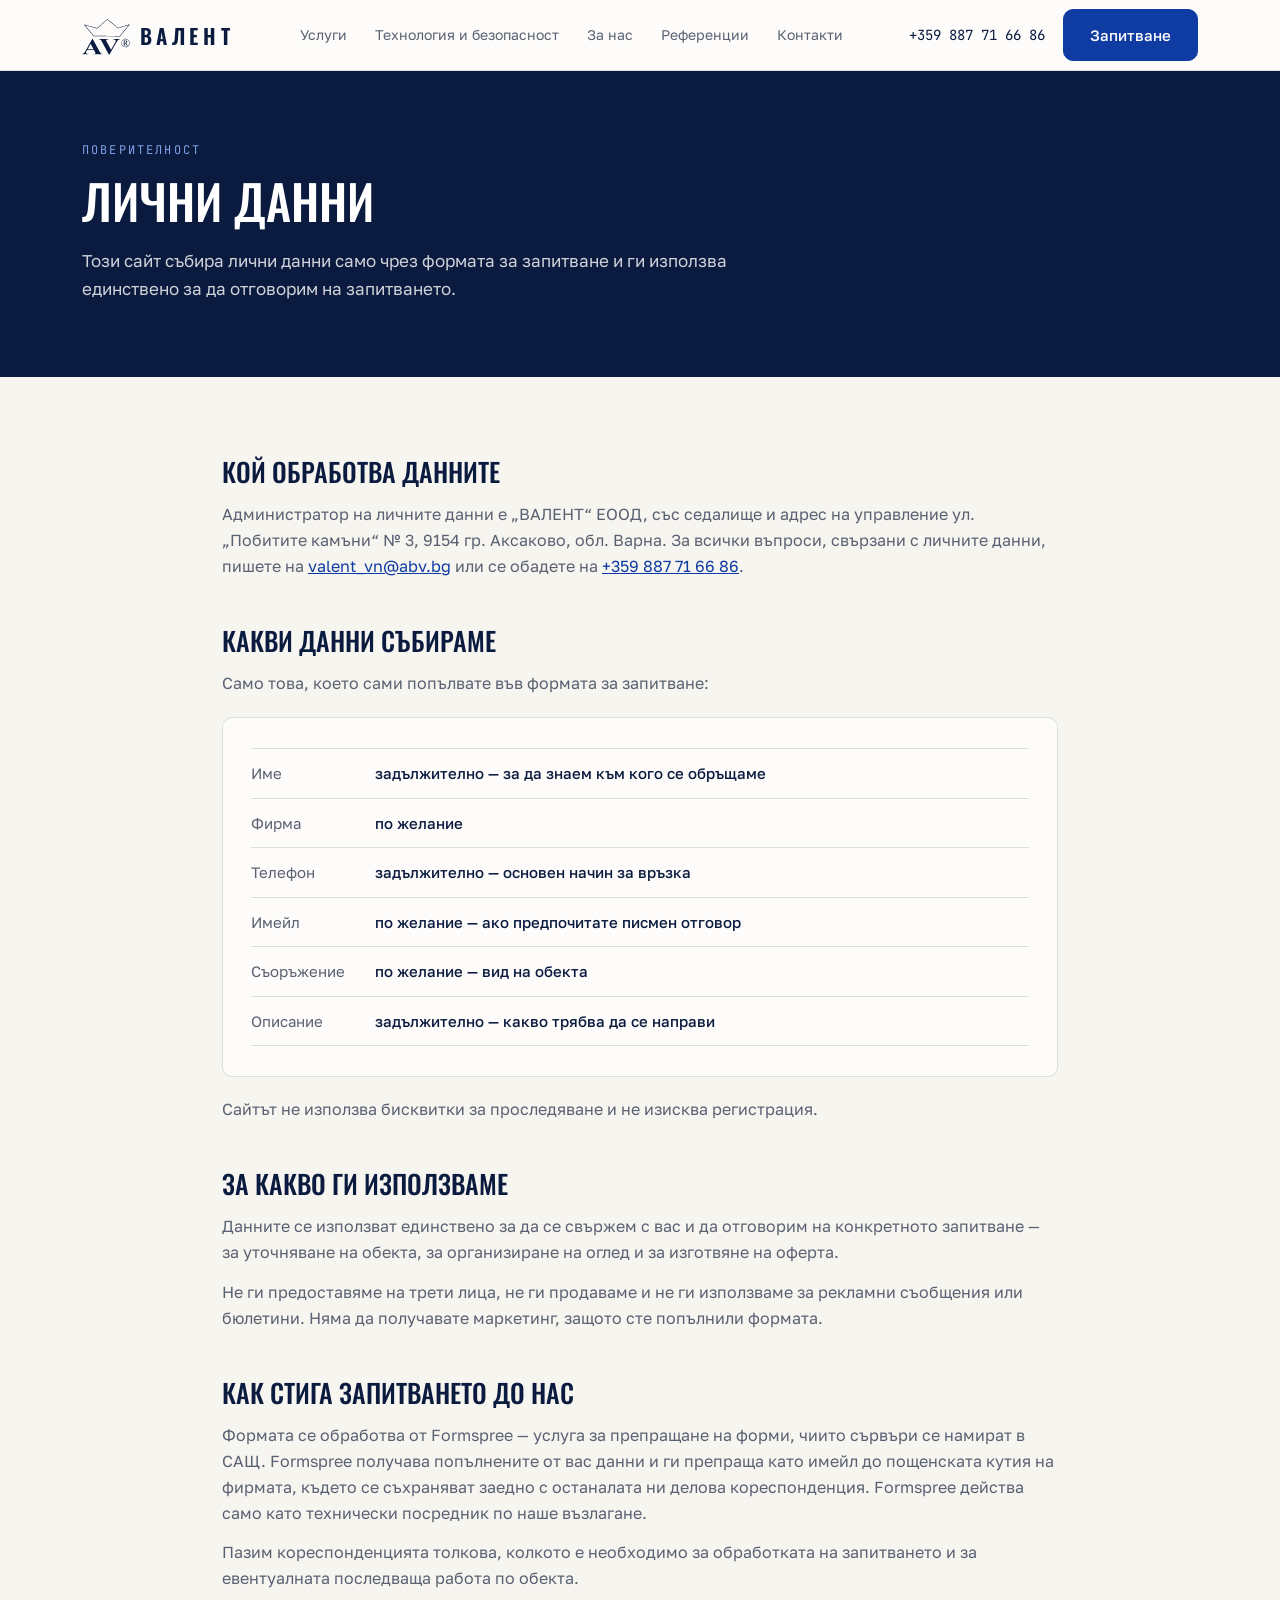
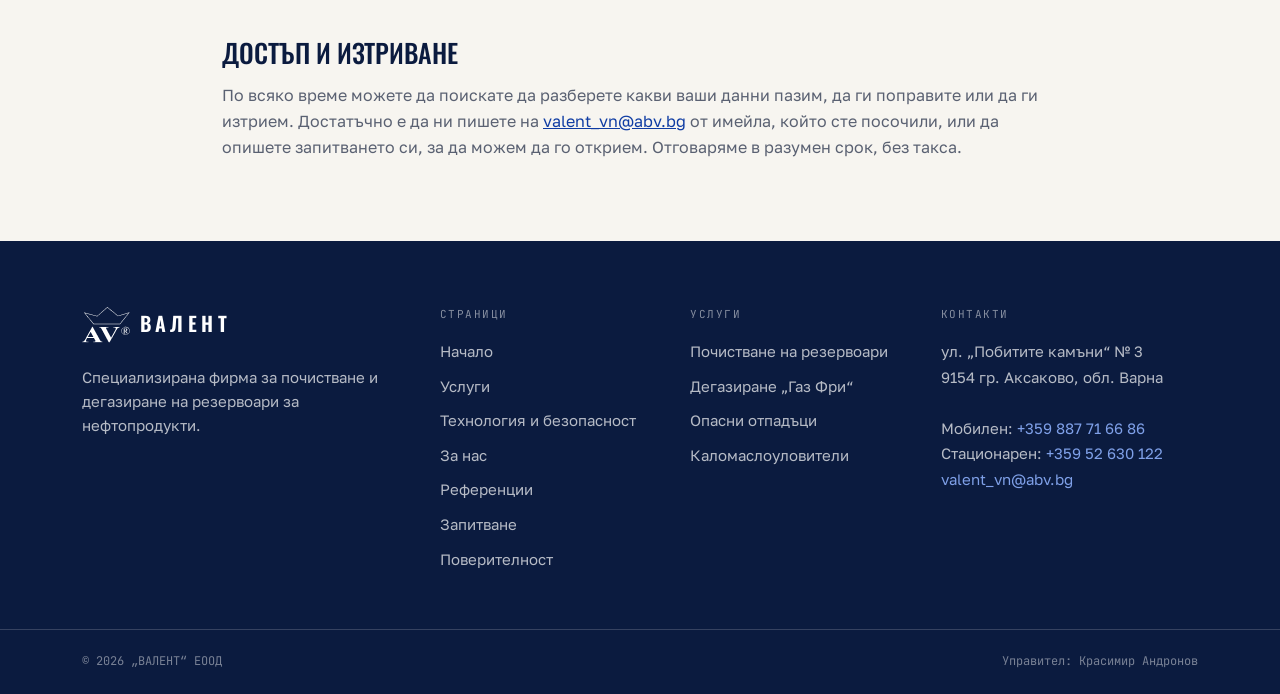
==== poveritelnost.html @ 13012593 "fix: uslugi" ====
<!DOCTYPE html>
<html lang="bg">
<head>
<meta charset="UTF-8">
<meta name="viewport" content="width=device-width, initial-scale=1.0">
<title>Поверителност на личните данни — „ВАЛЕНТ“ ЕООД</title>
<meta name="description" content="Кратка информация за личните данни, които събираме чрез формата за запитване в valent.bg, за какво ги използваме и как да поискате достъп или изтриване.">

<link rel="canonical" href="https://valent.bg/poveritelnost.html">

<meta property="og:type" content="website">
<meta property="og:site_name" content="„ВАЛЕНТ“ ЕООД">
<meta property="og:locale" content="bg_BG">
<meta property="og:url" content="https://valent.bg/poveritelnost.html">
<meta property="og:title" content="Поверителност на личните данни | ВАЛЕНТ ЕООД">
<meta property="og:description" content="Кратка информация за личните данни, които събираме чрез формата за запитване в valent.bg, за какво ги използваме и как да поискате достъп или изтриване.">
<meta property="og:image" content="https://valent.bg/images/hero.jpg">
<meta property="og:image:width" content="2000">
<meta property="og:image:height" content="1333">
<meta property="og:image:alt" content="Резервоари за съхранение на нефтопродукти в петролна база — обект на „ВАЛЕНТ“ ЕООД">

<meta name="twitter:card" content="summary_large_image">
<meta name="twitter:title" content="Поверителност на личните данни | ВАЛЕНТ ЕООД">
<meta name="twitter:description" content="Кратка информация за личните данни, които събираме чрез формата за запитване в valent.bg, за какво ги използваме и как да поискате достъп или изтриване.">
<meta name="twitter:image" content="https://valent.bg/images/hero.jpg">
<meta name="twitter:image:alt" content="Резервоари за съхранение на нефтопродукти в петролна база — обект на „ВАЛЕНТ“ ЕООД">

<link rel="preconnect" href="https://fonts.googleapis.com">
<link rel="preconnect" href="https://fonts.gstatic.com" crossorigin>
<link href="https://fonts.googleapis.com/css2?family=Oswald:wght@400;500;600&family=Golos+Text:wght@400;500;600&family=JetBrains+Mono:wght@400;500&display=swap" rel="stylesheet">
<link rel="icon" href="images/logo.svg" type="image/svg+xml">
<link rel="stylesheet" href="style.css">
</head>
<body>

<header class="top">
  <div class="wrap">
    <a href="index.html" class="mark"><span class="mark-logo" aria-hidden="true"></span><span class="mark-name">Валент</span></a>
    <nav id="nav">
      <a href="uslugi.html">Услуги</a>
      <a href="tehnologia.html">Технология и безопасност</a>
      <a href="za-nas.html">За нас</a>
      <a href="referencii.html">Референции</a>
      <a href="index.html#kontakti">Контакти</a>
    </nav>
    <div class="right">
      <a href="tel:+359887716686" class="tel">+359 887 71 66 86</a>
      <a href="zapitvane.html" class="btn btn-solid">Запитване</a>
      <button class="nav-toggle" id="navToggle" aria-expanded="false" aria-controls="nav">Меню</button>
    </div>
  </div>
</header>

<div class="pagehead">
  <div class="wrap">
    <div class="eyebrow">Поверителност</div>
    <h1>Лични данни</h1>
    <p>Този сайт събира лични данни само чрез формата за запитване и ги използва
       единствено за да отговорим на запитването.</p>
  </div>
</div>

<section>
  <div class="wrap-narrow">

    <h2 style="font-size:26px">Кой обработва данните</h2>
    <div class="prose" style="margin-top:16px">
      <p>Администратор на личните данни е „ВАЛЕНТ“ ЕООД, със седалище и адрес на управление
         ул. „Побитите камъни“ № 3, 9154 гр. Аксаково, обл. Варна. За всички въпроси, свързани
         с личните данни, пишете на <a href="mailto:valent_vn@abv.bg">valent_vn@abv.bg</a>
         или се обадете на <a href="tel:+359887716686">+359 887 71 66 86</a>.</p>
    </div>

    <h2 style="font-size:26px;margin-top:46px">Какви данни събираме</h2>
    <div class="prose" style="margin-top:16px">
      <p>Само това, което сами попълвате във формата за запитване:</p>
    </div>
    <div class="panel" style="margin-top:20px">
      <div class="rows" style="margin-top:0">
        <div class="row"><span class="k">Име</span><span class="v">задължително — за да знаем към кого се обръщаме</span></div>
        <div class="row"><span class="k">Фирма</span><span class="v">по желание</span></div>
        <div class="row"><span class="k">Телефон</span><span class="v">задължително — основен начин за връзка</span></div>
        <div class="row"><span class="k">Имейл</span><span class="v">по желание — ако предпочитате писмен отговор</span></div>
        <div class="row"><span class="k">Съоръжение</span><span class="v">по желание — вид на обекта</span></div>
        <div class="row"><span class="k">Описание</span><span class="v">задължително — какво трябва да се направи</span></div>
      </div>
    </div>
    <div class="prose" style="margin-top:20px">
      <p>Сайтът не използва бисквитки за проследяване и не изисква регистрация.</p>
    </div>

    <h2 style="font-size:26px;margin-top:46px">За какво ги използваме</h2>
    <div class="prose" style="margin-top:16px">
      <p>Данните се използват единствено за да се свържем с вас и да отговорим на конкретното
         запитване — за уточняване на обекта, за организиране на оглед и за изготвяне на оферта.</p>
      <p>Не ги предоставяме на трети лица, не ги продаваме и не ги използваме за рекламни
         съобщения или бюлетини. Няма да получавате маркетинг, защото сте попълнили формата.</p>
    </div>

    <h2 style="font-size:26px;margin-top:46px">Как стига запитването до нас</h2>
    <div class="prose" style="margin-top:16px">
      <p>Формата се обработва от Formspree — услуга за препращане на форми, чиито сървъри се
         намират в САЩ. Formspree получава попълнените от вас данни и ги препраща като имейл
         до пощенската кутия на фирмата, където се съхраняват заедно с останалата ни делова
         кореспонденция. Formspree действа само като технически посредник по наше възлагане.</p>
      <p>Пазим кореспонденцията толкова, колкото е необходимо за обработката на запитването и
         за евентуалната последваща работа по обекта.</p>
    </div>

    <h2 style="font-size:26px;margin-top:46px">Достъп и изтриване</h2>
    <div class="prose" style="margin-top:16px">
      <p>По всяко време можете да поискате да разберете какви ваши данни пазим, да ги поправите
         или да ги изтрием. Достатъчно е да ни пишете на
         <a href="mailto:valent_vn@abv.bg">valent_vn@abv.bg</a> от имейла, който сте посочили,
         или да опишете запитването си, за да можем да го открием. Отговаряме в разумен срок,
         без такса.</p>
    </div>

  </div>
</section>

<footer>
  <div class="wrap">
    <div class="fgrid">
      <div>
        <a href="index.html" class="mark"><span class="mark-logo" aria-hidden="true"></span><span class="mark-name">Валент</span></a>
        <p class="blurb">Специализирана фирма за почистване и дегазиране на резервоари за
           нефтопродукти.</p>
      </div>
      <div>
        <h4>Страници</h4>
        <ul>
          <li><a href="index.html">Начало</a></li>
          <li><a href="uslugi.html">Услуги</a></li>
          <li><a href="tehnologia.html">Технология и безопасност</a></li>
          <li><a href="za-nas.html">За нас</a></li>
          <li><a href="referencii.html">Референции</a></li>
          <li><a href="zapitvane.html">Запитване</a></li>
          <li><a href="poveritelnost.html" aria-current="page">Поверителност</a></li>
        </ul>
      </div>
      <div>
        <h4>Услуги</h4>
        <ul>
          <li><a href="uslugi.html#pochistvane">Почистване на резервоари</a></li>
          <li><a href="uslugi.html#gaz-free">Дегазиране „Газ Фри“</a></li>
          <li><a href="uslugi.html#otpadatsi">Опасни отпадъци</a></li>
          <li><a href="uslugi.html#shahti">Каломаслоуловители</a></li>
        </ul>
      </div>
      <div>
        <h4>Контакти</h4>
        <p class="addr">
          ул. „Побитите камъни“ № 3<br>
          9154 гр. Аксаково, обл. Варна<br><br>
          Мобилен: <a href="tel:+359887716686">+359 887 71 66 86</a><br>
          Стационарен: <a href="tel:+35952630122">+359 52 630 122</a><br>
          <a href="mailto:valent_vn@abv.bg">valent_vn@abv.bg</a>
        </p>
      </div>
    </div>
  </div>
  <div class="fbot">
    <div class="wrap">
      <span>© 2026 „ВАЛЕНТ“ ЕООД</span>
      <span>Управител: Красимир Андронов</span>
    </div>
  </div>
</footer>

<script>
  var t=document.getElementById('navToggle'),n=document.getElementById('nav');
  t.addEventListener('click',function(){
    var o=n.classList.toggle('open');
    t.setAttribute('aria-expanded',o?'true':'false');
  });
</script>
</body>
</html>
---- style.css ----
:root{
  --paper:#F7F5F0;
  --white:#FDFCFA;
  --paper-3:#EFECE5;
  --cobalt:#0F3CA3;
  --cobalt-deep:#0A2A73;
  --cobalt-pale:#E7ECF8;
  --navy:#0B1B3F;
  --sky:#7FA0E8;
  --ink:#14171C;
  --muted:#5A6172;
  --signal:#B8761A;
  --rule:rgba(20,23,28,.13);
  --rule-light:rgba(247,245,240,.18);
  --r:10px;

  --display:'Oswald',sans-serif;
  --body:'Golos Text',sans-serif;
  --mono:'JetBrains Mono',monospace;
}

*{box-sizing:border-box;margin:0;padding:0}
html{scroll-behavior:smooth}
body{background:var(--paper);color:var(--ink);font-family:var(--body);font-size:17px;line-height:1.64;-webkit-font-smoothing:antialiased}
@media (prefers-reduced-motion:reduce){html{scroll-behavior:auto}*{animation:none!important;transition:none!important}}
img{max-width:100%;display:block}
a{color:inherit}
:focus-visible{outline:3px solid var(--cobalt);outline-offset:3px}

.wrap{max-width:1180px;margin:0 auto;padding:0 32px}
.wrap-narrow{max-width:900px;margin:0 auto;padding:0 32px}
@media(max-width:640px){.wrap,.wrap-narrow{padding:0 20px}}

/* ---------- image slots (replace with <img>) ---------- */
.slot{
  background:var(--cobalt-pale);
  border:1px dashed rgba(15,60,163,.35);
  border-radius:var(--r);
  display:flex;flex-direction:column;align-items:center;justify-content:center;
  text-align:center;padding:20px;gap:6px;color:var(--cobalt);
  font-family:var(--mono);font-size:12px;line-height:1.5;
}
.slot b{font-weight:500;font-size:13px}
.slot span{opacity:.7}

/* ---------- header ---------- */
.top{position:sticky;top:0;z-index:60;background:var(--white);border-bottom:1px solid var(--rule)}
.top .wrap{display:flex;align-items:center;justify-content:space-between;gap:20px;height:70px}
.mark{display:inline-flex;align-items:center;gap:10px;font-family:var(--display);font-weight:600;font-size:21px;letter-spacing:.22em;text-transform:uppercase;text-decoration:none;color:var(--navy);white-space:nowrap}
.mark .mark-logo{flex:none;width:47.5px;height:36px;color:inherit;background:currentColor;-webkit-mask:url(images/logo.svg) no-repeat center/contain;mask:url(images/logo.svg) no-repeat center/contain;
  /* the line box centre sits above the cap centre — nudge the logo onto the letters */
  transform:translateY(.09em)}
.mark .mark-name{line-height:1}
@supports (text-box:cap alphabetic){
  .mark .mark-name{text-box:cap alphabetic}
  .mark .mark-logo{transform:none}
}
.top nav{display:flex;gap:28px;font-size:14px}
.top nav a{text-decoration:none;color:var(--muted);transition:.18s}
.top nav a:hover,.top nav a[aria-current]{color:var(--cobalt)}
.top .right{display:flex;align-items:center;gap:18px}
.top .tel{font-family:var(--mono);font-size:14px;color:var(--navy);text-decoration:none;white-space:nowrap}
.nav-toggle{display:none;background:none;border:1px solid var(--rule);border-radius:var(--r);padding:8px 12px;font-family:var(--body);font-size:14px;cursor:pointer;color:var(--navy)}
@media(max-width:960px){
  .top nav{display:none;position:absolute;top:70px;left:0;right:0;background:var(--white);border-bottom:1px solid var(--rule);flex-direction:column;gap:0;padding:8px 32px 20px}
  .top nav.open{display:flex}
  .top nav a{padding:12px 0;border-bottom:1px solid var(--rule)}
  .nav-toggle{display:block}
  .top .tel{display:none}
}

/* ---------- buttons ---------- */
.btn{display:inline-flex;align-items:center;gap:8px;text-decoration:none;font-family:var(--body);font-weight:500;font-size:15px;padding:13px 26px;border-radius:var(--r);border:1px solid var(--cobalt);transition:.18s;white-space:nowrap}
.btn-solid{background:var(--cobalt);color:#fff}
.btn-solid:hover{background:var(--cobalt-deep);border-color:var(--cobalt-deep)}
.btn-line{color:var(--cobalt);background:transparent}
.btn-line:hover{background:var(--cobalt);color:#fff}
.btn-ghost{border-color:rgba(255,255,255,.5);color:#fff;background:transparent}
.btn-ghost:hover{background:#fff;color:var(--navy);border-color:#fff}

/* ---------- hero ---------- */
.hero{position:relative;background:var(--navy);color:#fff;overflow:hidden}
.hero-media{position:absolute;inset:0}
.hero-media img{width:100%;height:100%;object-fit:cover}
.hero-media .slot{height:100%;border-radius:0;border:0;background:#12274F;color:var(--sky)}
.hero::after{content:'';position:absolute;inset:0;background:linear-gradient(100deg,rgba(11,27,63,.93) 0%,rgba(11,27,63,.86) 38%,rgba(11,27,63,.62) 70%,rgba(11,27,63,.5) 100%)}
.hero-inner{position:relative;z-index:2;padding:104px 0 138px}
.hero .eyebrow{font-family:var(--mono);font-size:12px;letter-spacing:.18em;text-transform:uppercase;color:var(--sky);margin-bottom:22px}
.hero h1{font-family:var(--display);font-weight:500;font-size:clamp(32px,5.4vw,58px);line-height:1.08;text-transform:uppercase;max-width:17ch}
.hero p{margin:22px 0 0;max-width:52ch;font-size:17px;color:rgba(255,255,255,.84)}
.hero .cta{display:flex;flex-wrap:wrap;gap:14px;margin-top:34px}
@media(max-width:700px){
  .hero::after{background:linear-gradient(180deg,rgba(11,27,63,.88),rgba(11,27,63,.8))}
  .hero-inner{padding:76px 0 112px}
}

/* fact strip overlapping hero */
.factstrip{position:relative;z-index:5;margin-top:-64px;margin-bottom:76px}
.factstrip .inner{background:var(--white);border:1px solid var(--rule);border-radius:var(--r);display:grid;grid-template-columns:repeat(4,1fr);overflow:hidden}
@media(max-width:860px){.factstrip .inner{grid-template-columns:repeat(2,1fr)}}
@media(max-width:480px){.factstrip .inner{grid-template-columns:1fr}}
.fact{padding:26px 24px;border-right:1px solid var(--rule)}
.fact:last-child{border-right:0}
@media(max-width:860px){.fact:nth-child(2){border-right:0}.fact:nth-child(1),.fact:nth-child(2){border-bottom:1px solid var(--rule)}}
.fact .k{font-family:var(--mono);font-size:11px;letter-spacing:.13em;text-transform:uppercase;color:var(--muted);margin-bottom:8px}
.fact .v{font-family:var(--display);font-weight:500;font-size:26px;line-height:1.1;color:var(--navy)}
.fact .d{font-size:14px;color:var(--muted);margin-top:6px;line-height:1.45}

/* ---------- sections ---------- */
section{padding:80px 0}
.sec-head{margin-bottom:44px}
.sec-head.center{text-align:center;max-width:66ch;margin-left:auto;margin-right:auto}
.eyebrow{font-family:var(--mono);font-size:12px;letter-spacing:.18em;text-transform:uppercase;color:var(--cobalt);margin-bottom:14px}
h2{font-family:var(--display);font-weight:500;text-transform:uppercase;font-size:clamp(26px,3.4vw,40px);line-height:1.12;color:var(--navy)}
h3{font-family:var(--display);font-weight:500;text-transform:uppercase;font-size:21px;letter-spacing:.03em;color:var(--navy)}
.sec-head p{margin-top:16px;color:var(--muted);font-size:17px}

/* service tiles with image */
.tiles{display:grid;grid-template-columns:repeat(4,1fr);gap:20px}
@media(max-width:1000px){.tiles{grid-template-columns:repeat(2,1fr)}}
@media(max-width:560px){.tiles{grid-template-columns:1fr}}
.tile{position:relative;border-radius:var(--r);overflow:hidden;min-height:280px;display:flex;flex-direction:column;justify-content:flex-end;text-decoration:none;background:var(--navy)}
.tile .ph{position:absolute;inset:0}
.tile .ph img{width:100%;height:100%;object-fit:cover}
.tile .ph .slot{height:100%;border-radius:0;border:0;background:#12274F;color:var(--sky)}
.tile::after{content:'';position:absolute;inset:0;background:linear-gradient(180deg,rgba(11,27,63,.15) 40%,rgba(11,27,63,.88))}
.tile .cap{position:relative;z-index:2;padding:22px}
.tile .cap h3{color:#fff;font-size:19px}
.tile .cap p{color:rgba(255,255,255,.78);font-size:14px;margin-top:6px;line-height:1.45}

/* story + fact panel */
.story{display:grid;grid-template-columns:1.35fr 1fr;gap:32px;align-items:stretch}
@media(max-width:900px){.story{grid-template-columns:1fr}}
.story .ph{border-radius:var(--r);overflow:hidden;min-height:380px;background:var(--cobalt-pale)}
.story .ph img{width:100%;height:100%;object-fit:cover}
.story .ph .slot{height:100%;min-height:380px}
.panel{background:var(--white);border:1px solid var(--rule);border-radius:var(--r);padding:30px 28px}
.panel > p{color:var(--muted);font-size:16px;line-height:1.6}
.panel .rows{margin-top:24px;border-top:1px solid var(--rule)}
.panel .row{display:grid;grid-template-columns:110px 1fr;align-items:start;gap:4px 14px;padding:13px 0;border-bottom:1px solid var(--rule);font-size:15px;line-height:1.5}
.panel .row .k{color:var(--muted)}
.panel .row .v{color:var(--navy);font-weight:500;text-align:left}
@media(max-width:420px){.panel .row{grid-template-columns:1fr}}
.panel .btn{margin-top:24px}

/* numbered list + images */
.split{display:grid;grid-template-columns:1fr 1fr;gap:44px;align-items:stretch}
@media(max-width:900px){.split{grid-template-columns:1fr;gap:28px}}
.numlist{border-top:1px solid var(--rule)}
.numlist a{display:flex;align-items:center;gap:18px;padding:18px 0;border-bottom:1px solid var(--rule);text-decoration:none;transition:.18s}
.numlist a:hover{padding-left:8px;color:var(--cobalt)}
.numlist .n{font-family:var(--mono);font-size:13px;color:var(--cobalt);flex:0 0 24px}
.numlist .t{flex:1;font-size:17px}
.numlist .arr{color:var(--muted);font-family:var(--mono)}
.split .ph{position:relative;border-radius:var(--r);overflow:hidden;min-height:360px;max-height:620px;background:var(--cobalt-pale)}
.split .ph img{position:absolute;inset:0;width:100%;height:100%;max-height:620px;object-fit:cover}
.split .ph .slot{position:absolute;inset:0;height:100%}
@media(max-width:900px){
  .split .ph{height:clamp(240px,56vw,420px);min-height:0;max-height:none}
  .split .ph img{max-height:none}
}

/* dark safety band */
.band{background:var(--navy);color:#fff}
.band h2{color:#fff}
.band .eyebrow{color:var(--sky)}
.band .sec-head p{color:rgba(255,255,255,.76)}
.checks{display:grid;grid-template-columns:1fr 1.15fr;gap:40px;align-items:center}
@media(max-width:900px){.checks{grid-template-columns:1fr}}
.check{display:flex;gap:14px;padding:15px 0;border-bottom:1px solid var(--rule-light);align-items:flex-start}
.check:last-child{border-bottom:0}
.check .mk{color:var(--sky);font-family:var(--mono);font-size:14px;flex:0 0 auto;line-height:1.6}
.check .tx strong{display:block;font-weight:500;font-size:16px;color:#fff}
.check .tx span{font-size:14px;color:rgba(255,255,255,.72);line-height:1.5}
.checks .ph{border-radius:var(--r);overflow:hidden;min-height:400px}
.checks .ph img{width:100%;height:100%;object-fit:cover}
.checks .ph .slot{height:100%;min-height:400px;background:#12274F;border-color:rgba(127,160,232,.4);color:var(--sky)}

/* gas free gauge */
.gauge{background:rgba(255,255,255,.05);border:1px solid var(--rule-light);border-radius:var(--r);padding:28px 26px;margin-top:40px}
.gauge-head{display:flex;justify-content:space-between;align-items:baseline;flex-wrap:wrap;gap:8px;margin-bottom:22px}
.gauge-title{font-family:var(--display);font-size:15px;letter-spacing:.14em;text-transform:uppercase;color:#fff}
.gauge-note{font-family:var(--mono);font-size:12px;color:rgba(255,255,255,.6)}
.scale{position:relative;height:50px}
.scale-track{position:absolute;top:20px;left:0;right:0;height:3px;background:var(--rule-light)}
.scale-fill{position:absolute;top:20px;left:0;height:3px;background:var(--sky);width:22%;transform-origin:left;animation:sweep 1.5s cubic-bezier(.16,.8,.28,1) both}
@keyframes sweep{from{transform:scaleX(4.2)}to{transform:scaleX(1)}}
.threshold{position:absolute;top:6px;left:22%;height:31px;width:2px;background:#fff}
.threshold::after{content:'≤ 300 мг/куб.м';position:absolute;left:12px;top:-2px;white-space:nowrap;font-family:var(--mono);font-size:13px;color:#fff}
.ticks{position:absolute;top:34px;left:0;right:0;display:flex;justify-content:space-between}
.ticks span{font-family:var(--mono);font-size:11px;color:rgba(255,255,255,.55)}
@media(max-width:640px){.threshold::after{font-size:11px}.ticks span:nth-child(even){display:none}}

/* references */
.refs{background:var(--paper-3)}
.ref-grid{display:grid;grid-template-columns:repeat(3,1fr);gap:16px}
@media(max-width:900px){.ref-grid{grid-template-columns:repeat(2,1fr)}}
@media(max-width:560px){.ref-grid{grid-template-columns:1fr}}
.ref{background:var(--white);border:1px solid var(--rule);border-radius:var(--r);padding:22px 20px;display:flex;flex-direction:column}
.ref .name{font-family:var(--display);font-weight:500;font-size:16px;text-transform:uppercase;letter-spacing:.02em;line-height:1.25;color:var(--navy)}
.ref .job{margin-top:9px;font-size:14px;color:var(--muted);line-height:1.5;flex:1}
.ref .vol{font-family:var(--mono);font-size:12px;color:var(--cobalt);margin-top:12px}
.ref-more{margin-top:24px;display:flex;justify-content:center}

/* permits */
.permit-grid{display:grid;grid-template-columns:repeat(2,1fr);gap:20px}
@media(max-width:760px){.permit-grid{grid-template-columns:1fr}}
.permit{background:var(--white);border:1px solid var(--rule);border-top:3px solid var(--cobalt);border-radius:var(--r);padding:24px 22px}
.permit .lbl{font-family:var(--mono);font-size:11px;letter-spacing:.13em;text-transform:uppercase;color:var(--muted);display:block;margin-bottom:10px}
.permit .no{font-family:var(--mono);font-size:18px;font-weight:500;line-height:1.4;color:var(--navy);word-break:break-word}
.permit .body{margin-top:12px;font-size:15px;color:var(--muted);line-height:1.55}

/* fleet rows */
.fleet-list{border-top:1px solid var(--rule)}
.fleet-row{display:flex;gap:22px;padding:17px 0;border-bottom:1px solid var(--rule);align-items:baseline}
.fleet-row .qty{font-family:var(--mono);font-size:14px;color:var(--cobalt);flex:0 0 46px}
.fleet-row .item{font-size:17px;flex:1}
.fleet-row .tag{font-family:var(--mono);font-size:12px;letter-spacing:.09em;text-transform:uppercase;color:var(--muted);flex:0 0 auto}
.fleet-row .tag.ex{color:var(--signal)}
@media(max-width:640px){.fleet-row{flex-wrap:wrap;gap:6px}.fleet-row .item{flex:1 1 100%;order:2}.fleet-row .tag{order:3}}

/* cta band */
.ctaband{background:var(--cobalt);color:#fff;text-align:center}
.ctaband h2{color:#fff}
.ctaband p{margin:16px auto 0;max-width:56ch;color:rgba(255,255,255,.86)}
.ctaband .cta{display:flex;gap:14px;justify-content:center;flex-wrap:wrap;margin-top:30px}

/* footer */
footer{background:var(--navy);color:rgba(255,255,255,.7);padding:64px 0 0}
.fgrid{display:grid;grid-template-columns:1.5fr 1fr 1fr 1.2fr;gap:36px;padding-bottom:48px}
@media(max-width:900px){.fgrid{grid-template-columns:1fr 1fr;gap:32px}}
@media(max-width:520px){.fgrid{grid-template-columns:1fr}}
footer .mark{color:#fff;font-size:20px}
footer .blurb{margin-top:16px;font-size:15px;line-height:1.6;max-width:34ch}
footer h4{font-family:var(--mono);font-size:11px;letter-spacing:.14em;text-transform:uppercase;color:rgba(255,255,255,.5);margin-bottom:16px;font-weight:400}
footer ul{list-style:none}
footer li{margin-bottom:10px;font-size:15px}
footer a{text-decoration:none;transition:.18s}
footer a:hover{color:#fff}
footer .addr{font-size:15px;line-height:1.7}
footer .addr a{color:var(--sky)}
.fbot{border-top:1px solid var(--rule-light);padding:22px 0;font-family:var(--mono);font-size:12px;color:rgba(255,255,255,.45)}
.fbot .wrap{display:flex;justify-content:space-between;flex-wrap:wrap;gap:10px}

/* ---------- sub-page header ---------- */
.pagehead{background:var(--navy);color:#fff;padding:70px 0 74px}
.pagehead .eyebrow{color:var(--sky)}
.pagehead h1{font-family:var(--display);font-weight:500;font-size:clamp(28px,4.6vw,48px);line-height:1.1;text-transform:uppercase;max-width:20ch}
.pagehead p{margin-top:20px;max-width:60ch;font-size:17px;color:rgba(255,255,255,.8)}
@media(max-width:700px){.pagehead{padding:54px 0 58px}}

/* ---------- expanded service sections ---------- */
.svc{padding:62px 0;border-top:1px solid var(--rule)}
.svc:first-of-type{border-top:0}
.svc-head{display:flex;gap:20px;align-items:flex-start}
.svc-no{font-family:var(--mono);font-size:14px;color:var(--cobalt);flex:0 0 24px;line-height:1.9}
.svc-head .lead{margin-top:14px;color:var(--muted);font-size:17px;max-width:60ch}
.svc-body{display:grid;grid-template-columns:1.4fr 1fr;gap:32px;align-items:start}
@media(max-width:900px){.svc-body{grid-template-columns:1fr;gap:24px}}
.svc-text{margin-top:26px;padding-left:44px}
@media(max-width:900px){.svc-text{margin-top:22px;padding-left:0}}
.svc-text p{color:var(--muted);font-size:16px;line-height:1.62}
.svc-text p+p{margin-top:14px}
.svc-text a{color:var(--cobalt)}
.svc .panel .rows{margin-top:0}

/* ---------- enquiry form ---------- */
.enq{display:grid;grid-template-columns:1.5fr 1fr;gap:32px;align-items:start}
@media(max-width:900px){.enq{grid-template-columns:1fr;gap:26px}}
.enq-lead{color:var(--muted);font-size:17px;line-height:1.62;max-width:60ch;margin-bottom:34px}

.form{background:var(--white);border:1px solid var(--rule);border-radius:var(--r);padding:30px 28px}
@media(max-width:640px){.form{padding:24px 20px}}
.field{margin-bottom:20px}
.field:last-of-type{margin-bottom:26px}
.field label{display:block;font-family:var(--mono);font-size:11px;letter-spacing:.13em;text-transform:uppercase;color:var(--muted);margin-bottom:9px}
.field .req{color:var(--signal);margin-left:4px}
.field input,.field select,.field textarea{
  width:100%;font-family:var(--body);font-size:16px;line-height:1.5;color:var(--ink);
  background:var(--paper);border:1px solid var(--rule);border-radius:var(--r);
  padding:12px 14px;transition:.18s;
}
.field textarea{min-height:150px;resize:vertical}
.field select{
  appearance:none;cursor:pointer;padding-right:40px;
  background-image:url("data:image/svg+xml;charset=utf-8,%3Csvg xmlns='http://www.w3.org/2000/svg' width='12' height='8' viewBox='0 0 12 8'%3E%3Cpath fill='none' stroke='%235A6172' stroke-width='1.6' d='M1 1.5 6 6.5l5-5'/%3E%3C/svg%3E");
  background-repeat:no-repeat;background-position:right 15px center;
}
.field input:hover,.field select:hover,.field textarea:hover{border-color:rgba(20,23,28,.28)}
.field input:focus,.field select:focus,.field textarea:focus{
  outline:3px solid var(--cobalt);outline-offset:2px;
  border-color:var(--cobalt);background:var(--white);
}
.form .btn{border:1px solid var(--cobalt);cursor:pointer;font-size:15px}
.form-note{margin-top:18px;font-size:14px;line-height:1.55;color:var(--muted)}
.form-note a{color:var(--cobalt)}

/* contact card beside the form */
.enq-contact{background:var(--navy);color:#fff;border-radius:var(--r);padding:30px 28px}
.enq-contact h2{color:#fff;font-size:22px}
.enq-contact .eyebrow{color:var(--sky)}
.enq-contact .big{
  display:block;font-family:var(--display);font-weight:500;font-size:clamp(24px,3vw,30px);
  letter-spacing:.02em;color:#fff;text-decoration:none;margin-top:6px;transition:.18s;
}
.enq-contact .big:hover{color:var(--sky)}
.enq-contact .line{padding:18px 0;border-bottom:1px solid var(--rule-light)}
.enq-contact .line:first-of-type{padding-top:6px}
.enq-contact .line .lbl{font-family:var(--mono);font-size:11px;letter-spacing:.13em;text-transform:uppercase;color:rgba(255,255,255,.5)}
.enq-contact .addr{margin-top:18px;font-size:15px;line-height:1.7;color:rgba(255,255,255,.75)}
.enq-contact .hours{margin-top:16px;font-size:15px;line-height:1.6;color:rgba(255,255,255,.75)}
@media(max-width:900px){.enq-contact{order:-1}}
.sr-only{position:absolute;width:1px;height:1px;padding:0;margin:-1px;overflow:hidden;clip:rect(0,0,0,0);white-space:nowrap;border:0}

/* Honeypot поле (скрито за хора и екранни четци) */
.hp{position:absolute;left:-9999px;top:auto;width:1px;height:1px;overflow:hidden}

/* ---------- за нас ---------- */
.prose p{color:var(--muted);font-size:16px;line-height:1.62}
.prose p+p{margin-top:14px}
.prose a{color:var(--cobalt)}
.stack{display:grid;gap:20px;align-content:start}
a.ref{text-decoration:none;transition:.18s}
a.ref:hover{border-color:var(--cobalt);transform:translateY(-2px)}
a.ref .vol{text-decoration:underline;text-underline-offset:3px}
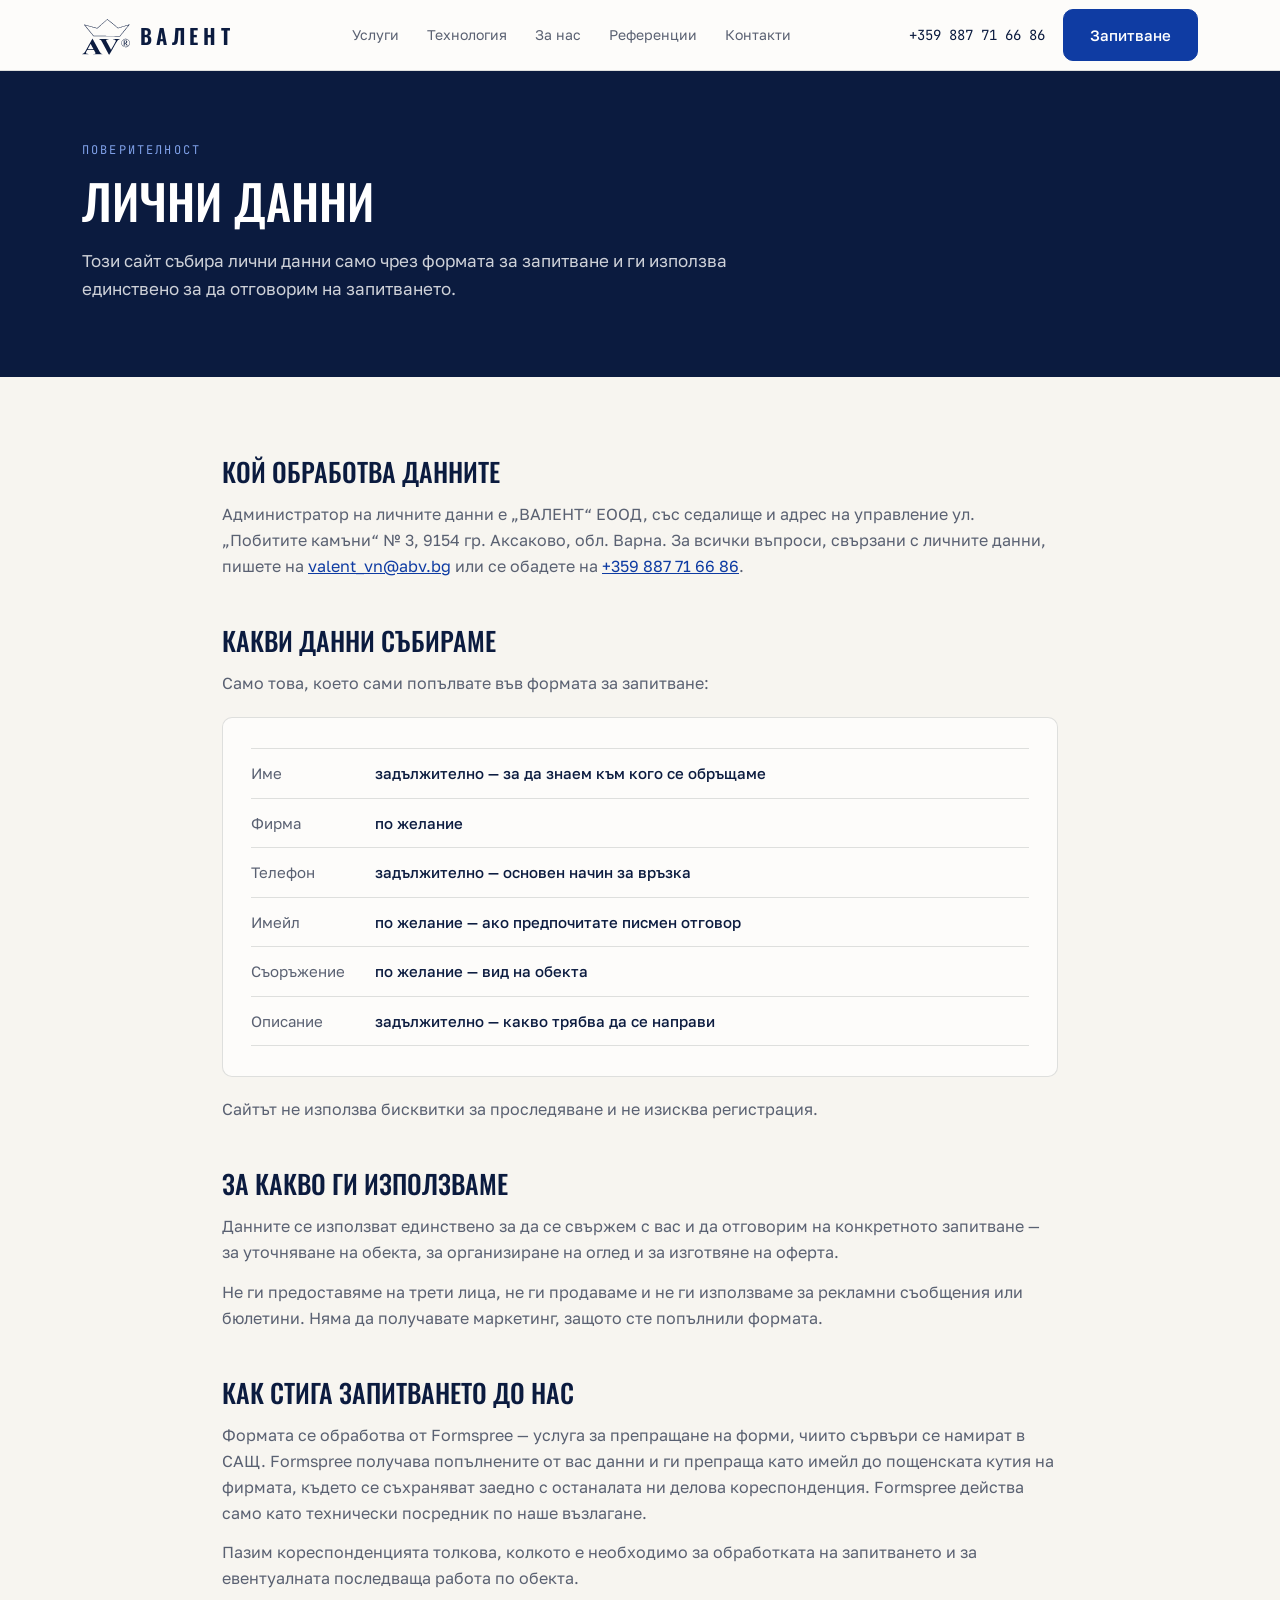
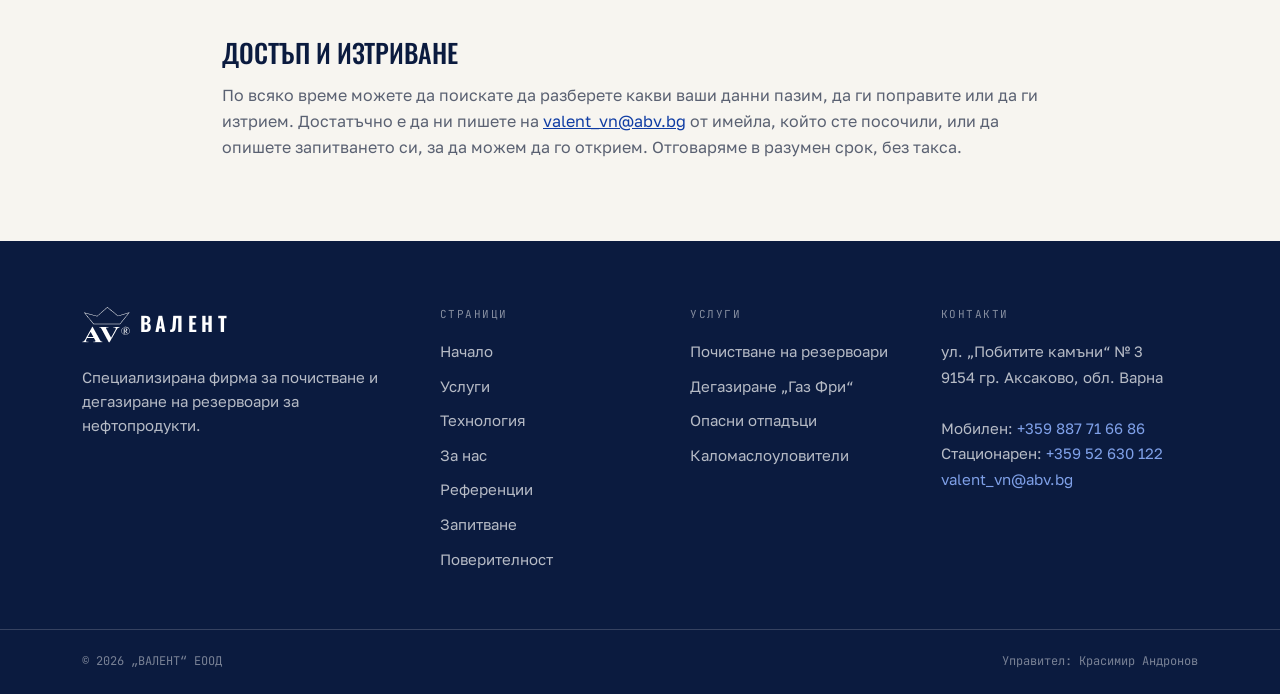
==== commit 6385bbf1: "fix: header naming" ====
--- a/poveritelnost.html
+++ b/poveritelnost.html
@@ -38,7 +38,7 @@
     <a href="index.html" class="mark"><span class="mark-logo" aria-hidden="true"></span><span class="mark-name">Валент</span></a>
     <nav id="nav">
       <a href="uslugi.html">Услуги</a>
-      <a href="tehnologia.html">Технология и безопасност</a>
+      <a href="tehnologia.html">Технология</a>
       <a href="za-nas.html">За нас</a>
       <a href="referencii.html">Референции</a>
       <a href="index.html#kontakti">Контакти</a>
@@ -132,7 +132,7 @@
         <ul>
           <li><a href="index.html">Начало</a></li>
           <li><a href="uslugi.html">Услуги</a></li>
-          <li><a href="tehnologia.html">Технология и безопасност</a></li>
+          <li><a href="tehnologia.html">Технология</a></li>
           <li><a href="za-nas.html">За нас</a></li>
           <li><a href="referencii.html">Референции</a></li>
           <li><a href="zapitvane.html">Запитване</a></li>
